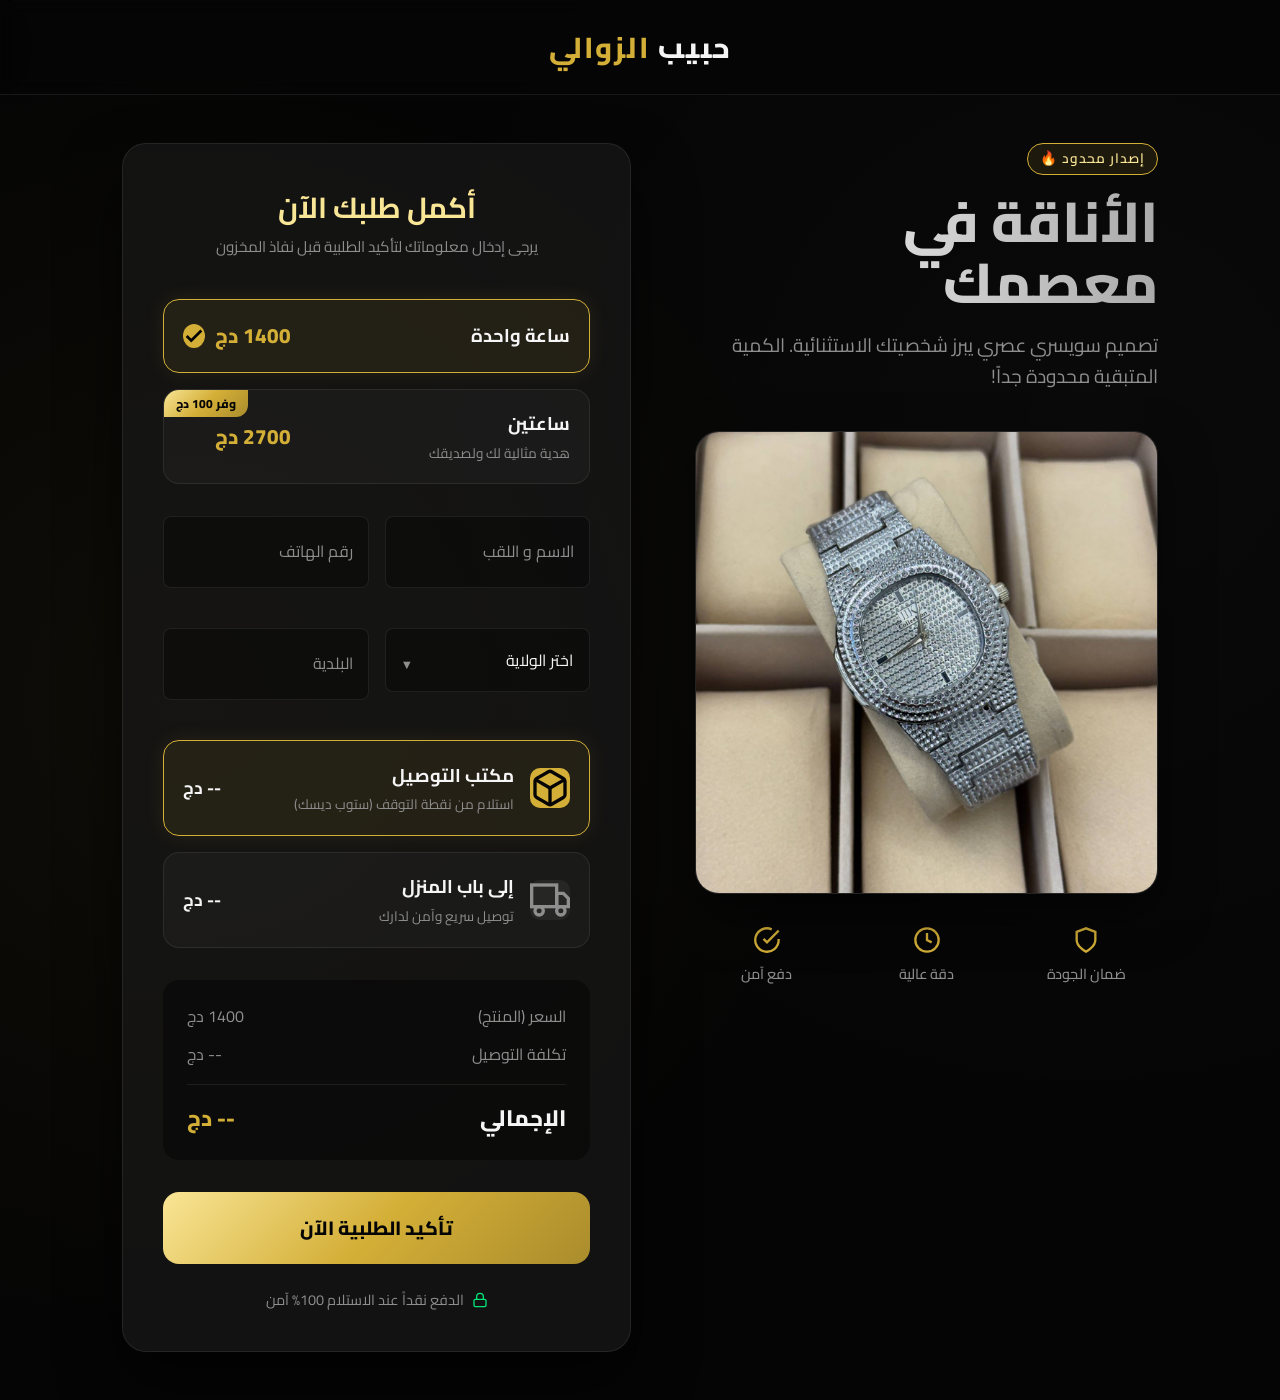
==== index.html @ 6682b5da "new commit" ====
<!DOCTYPE html>
<html lang="ar" dir="rtl">
<head>
    <meta charset="UTF-8">
    <meta name="viewport" content="width=device-width, initial-scale=1.0">
    <title>الساعة الفاخرة | حصرياً</title>
    <meta name="description" content="أشري الساعة تاعنا. جودة عالية وتصميم عصري. التوصيل متوفر لـ 58 ولاية.">
    <link rel="preconnect" href="https://fonts.googleapis.com">
    <link rel="preconnect" href="https://fonts.gstatic.com" crossorigin>
    <link href="https://fonts.googleapis.com/css2?family=Cairo:wght@300;400;500;600;700;800&display=swap" rel="stylesheet">
    <link rel="stylesheet" href="style.css">
</head>
<body>
    <div class="notification" id="notification"></div>
    
    <div class="brand-header">
        <div class="logo">حبيب <span>الزوالي</span></div>
    </div>

    <div class="container fade-in">
        <!-- Hero Section / Product Presentation -->
        <header class="product-hero">
            <div class="hero-text">
                <span class="badge-premium">إصدار محدود 🔥</span>
                <h1 class="main-title">الأناقة في معصمك</h1>
                <p class="subtitle">تصميم سويسري عصري يبرز شخصيتك الاستثنائية. الكمية المتبقية محدودة جداً!</p>
            </div>
            
            <div class="image-gallery">
                <div class="main-image-container glow-effect">
                    <img src="photo_5936053744548122362_y.jpg" alt="ساعة فخمة" id="main-image">
                </div>
            </div>
            
            <div class="features-grid">
                <div class="feature">
                    <svg viewBox="0 0 24 24" fill="none" stroke="currentColor" stroke-width="2"><path d="M12 22s8-4 8-10V5l-8-3-8 3v7c0 6 8 10 8 10z"/></svg>
                    <span>ضمان الجودة</span>
                </div>
                <div class="feature">
                    <svg viewBox="0 0 24 24" fill="none" stroke="currentColor" stroke-width="2"><circle cx="12" cy="12" r="10"/><path d="M12 6v6l4 2"/></svg>
                    <span>دقة عالية</span>
                </div>
                <div class="feature">
                    <svg viewBox="0 0 24 24" fill="none" stroke="currentColor" stroke-width="2"><path d="M22 11.08V12a10.04 10.04 0 1 1-5.93-9.14"/><path d="M22 4L12 14.01l-3-3"/></svg>
                    <span>دفع آمن</span>
                </div>
            </div>
        </header>

        <!-- Order Form Section -->
        <section class="order-section">
            <div class="glass-panel">
                <div class="panel-header">
                    <h2>أكمل طلبك الآن</h2>
                    <p>يرجى إدخال معلوماتك لتأكيد الطلبية قبل نفاذ المخزون</p>
                </div>

                <form id="orderForm">
                    
                    <!-- Package Selection -->
                    <div class="form-group">
                        <div class="package-options">
                            <label class="package-card selected" onclick="selectPackage(this, 1400)">
                                <input type="radio" name="package" value="1" checked class="hidden-radio">
                                <div class="pkg-content">
                                    <div class="pkg-info">
                                        <span class="pkg-title">ساعة واحدة</span>
                                    </div>
                                    <span class="pkg-price">1400 دج</span>
                                </div>
                                <div class="check-icon"><svg viewBox="0 0 24 24" fill="none" stroke="currentColor" stroke-width="3"><path d="M20 6L9 17l-5-5"/></svg></div>
                            </label>

                            <label class="package-card" onclick="selectPackage(this, 2700)">
                                <input type="radio" name="package" value="2" class="hidden-radio">
                                <span class="pkg-badge">وفر 100 دج</span>
                                <div class="pkg-content">
                                    <div class="pkg-info">
                                        <span class="pkg-title">ساعتين</span>
                                        <span class="pkg-desc">هدية مثالية لك ولصديقك</span>
                                    </div>
                                    <span class="pkg-price">2700 دج</span>
                                </div>
                                <div class="check-icon"><svg viewBox="0 0 24 24" fill="none" stroke="currentColor" stroke-width="3"><path d="M20 6L9 17l-5-5"/></svg></div>
                            </label>
                        </div>
                    </div>

                    <!-- Personal Information -->
                    <div class="form-group">
                        <div class="form-row">
                            <div class="input-container">
                                <input type="text" id="fullName" name="fullName" placeholder=" " required>
                                <label for="fullName" class="floating-label">الاسم و اللقب</label>
                            </div>
                            <div class="input-container">
                                <input type="tel" id="phone" name="phone" placeholder=" " required dir="ltr">
                                <label for="phone" class="floating-label" style="right: 16px; left: auto;">رقم الهاتف</label>
                            </div>
                        </div>
                    </div>

                    <!-- Address Information -->
                    <div class="form-group">
                        <div class="form-row">
                            <div class="input-container select-container">
                                <select id="willaya" name="willaya" required>
                                    <option value="" disabled selected>اختر الولاية</option>
                                    <!-- Populated by JS -->
                                </select>
                            </div>
                            <div class="input-container">
                                <input type="text" id="baladiya" name="baladiya" placeholder=" " required>
                                <label for="baladiya" class="floating-label">البلدية</label>
                            </div>
                        </div>
                    </div>

                    <!-- Delivery Method -->
                    <div class="form-group">
                        <div class="delivery-options" id="deliveryOptionsContainer">
                            <label class="delivery-card selected" onclick="selectDeliveryMethod(this, 'Stopdesk')">
                                <input type="radio" name="delivery" value="Stopdesk" checked class="hidden-radio">
                                <div class="delivery-icon">
                                    <svg viewBox="0 0 24 24" fill="none" stroke="currentColor" stroke-width="2"><path d="M21 16V8a2 2 0 0 0-1-1.73l-7-4a2 2 0 0 0-2 0l-7 4A2 2 0 0 0 3 8v8a2 2 0 0 0 1 1.73l7 4a2 2 0 0 0 2 0l7-4A2 2 0 0 0 21 16z"/><polyline points="3.27 6.96 12 12.01 20.73 6.96"/><line x1="12" y1="22.08" x2="12" y2="12"/></svg>
                                </div>
                                <div class="delivery-info">
                                    <span class="del-title">مكتب التوصيل</span>
                                    <span class="del-desc">استلام من نقطة التوقف (ستوب ديسك)</span>
                                </div>
                                <span class="del-price" id="stopdeskPriceDisplay">-- دج</span>
                            </label>
                            
                            <label class="delivery-card" onclick="selectDeliveryMethod(this, 'Domicile')">
                                <input type="radio" name="delivery" value="Domicile" class="hidden-radio">
                                <div class="delivery-icon">
                                    <svg viewBox="0 0 24 24" fill="none" stroke="currentColor" stroke-width="2"><rect x="1" y="3" width="15" height="13"/><polygon points="16 8 20 8 23 11 23 16 16 16 16 8"/><circle cx="5.5" cy="18.5" r="2.5"/><circle cx="18.5" cy="18.5" r="2.5"/></svg>
                                </div>
                                <div class="delivery-info">
                                    <span class="del-title">إلى باب المنزل</span>
                                    <span class="del-desc">توصيل سريع وآمن لدارك</span>
                                </div>
                                <span class="del-price" id="domicilePriceDisplay">-- دج</span>
                            </label>
                        </div>
                        <p id="deliveryNotAvailableMsg" class="hidden error-msg">عذراً، التوصيل غير متوفر لهذه الولاية.</p>
                    </div>

                    <!-- Summary & Submit -->
                    <div class="order-summary-box">
                        <div class="summary-row">
                            <span>السعر (المنتج)</span>
                            <span id="subtotalDisplay">1400 دج</span>
                        </div>
                        <div class="summary-row">
                            <span>تكلفة التوصيل</span>
                            <span id="deliveryDisplay">-- دج</span>
                        </div>
                        <div class="summary-divider"></div>
                        <div class="summary-row total-row">
                            <span>الإجمالي</span>
                            <span id="totalDisplay">-- دج</span>
                        </div>
                    </div>

                    <button type="submit" id="submitBtn" class="btn-premium">
                        <span class="btn-text">تأكيد الطلبية الآن</span>
                        <span class="btn-loader hidden"></span>
                    </button>

                    <div class="secure-footer">
                        <svg viewBox="0 0 24 24" width="16" height="16" fill="none" stroke="currentColor" stroke-width="2"><rect x="3" y="11" width="18" height="11" rx="2" ry="2"/><path d="M7 11V7a5 5 0 0 1 10 0v4"/></svg>
                        <span>الدفع نقداً عند الاستلام 100% آمن</span>
                    </div>
                </form>
            </div>
        </section>
    </div>

    <!-- Sticky Button for Mobile -->
    <button id="stickyBuyBtn" class="btn-premium sticky-buy-btn" onclick="scrollToForm()">
        <span class="btn-text">أشري درك</span>
    </button>

    <script src="script.js"></script>
</body>
</html>
---- style.css ----
:root {
    --bg-dark: #050505;
    --bg-surface: #111111;
    --bg-card: rgba(25, 25, 25, 0.7);
    --gold-primary: #D4AF37;
    --gold-light: #F9E596;
    --gold-dark: #AA8C2C;
    --gold-gradient: linear-gradient(135deg, var(--gold-light), var(--gold-primary), var(--gold-dark));
    
    --text-main: #F5F5F5;
    --text-muted: #8E8E8E;
    
    --border-color: rgba(212, 175, 55, 0.2);
    --border-color-light: rgba(255, 255, 255, 0.08);
    
    --error: #FF4C4C;
    --success: #00E676;
    
    --radius-lg: 24px;
    --radius-md: 16px;
    --radius-sm: 8px;
    
    --transition: all 0.3s cubic-bezier(0.25, 0.8, 0.25, 1);
}

* {
    box-sizing: border-box;
    margin: 0;
    padding: 0;
    font-family: 'Cairo', sans-serif;
}

body {
    background-color: var(--bg-dark);
    color: var(--text-main);
    line-height: 1.6;
    min-height: 100vh;
    display: flex;
    flex-direction: column;
    align-items: center;
    background-image: 
        radial-gradient(circle at 15% 50%, rgba(212, 175, 55, 0.05) 0%, transparent 50%),
        radial-gradient(circle at 85% 30%, rgba(255, 255, 255, 0.02) 0%, transparent 50%);
    overflow-x: hidden;
}

/* Animations */
@keyframes fadeIn {
    from { opacity: 0; transform: translateY(20px); }
    to { opacity: 1; transform: translateY(0); }
}

@keyframes pulseGlow {
    0% { box-shadow: 0 0 0 0 rgba(212, 175, 55, 0.4); }
    70% { box-shadow: 0 0 0 15px rgba(212, 175, 55, 0); }
    100% { box-shadow: 0 0 0 0 rgba(212, 175, 55, 0); }
}

.fade-in {
    animation: fadeIn 0.8s ease-out forwards;
}

/* Brand Header */
.brand-header {
    width: 100%;
    padding: 1.5rem 0;
    text-align: center;
    border-bottom: 1px solid var(--border-color-light);
    background: rgba(5, 5, 5, 0.8);
    backdrop-filter: blur(10px);
    position: sticky;
    top: 0;
    z-index: 100;
}

.logo {
    font-size: 1.8rem;
    font-weight: 800;
    letter-spacing: 2px;
    color: var(--text-main);
}

.logo span {
    color: var(--gold-primary);
}

/* Main Layout */
.container {
    max-width: 1100px;
    width: 100%;
    padding: 3rem 2rem;
    display: grid;
    grid-template-columns: 1fr 1.1fr;
    gap: 4rem;
    align-items: flex-start;
}

@media (max-width: 900px) {
    .container {
        grid-template-columns: 1fr;
        padding: 2rem 1rem;
        gap: 3rem;
    }
}

/* Typography */
.badge-premium {
    display: inline-block;
    padding: 4px 12px;
    background: rgba(212, 175, 55, 0.1);
    border: 1px solid var(--gold-primary);
    color: var(--gold-light);
    border-radius: 20px;
    font-size: 0.85rem;
    font-weight: 600;
    margin-bottom: 1rem;
    letter-spacing: 1px;
}

.main-title {
    font-size: 3.5rem;
    font-weight: 800;
    line-height: 1.1;
    margin-bottom: 1rem;
    background: linear-gradient(to right, #FFF, #AAA);
    -webkit-background-clip: text;
    -webkit-text-fill-color: transparent;
}

.subtitle {
    color: var(--text-muted);
    font-size: 1.2rem;
    margin-bottom: 2.5rem;
    font-weight: 400;
}

@media (max-width: 600px) {
    .main-title { font-size: 2.5rem; }
}

/* Hero Image & Features */
.product-hero {
    /* Removed sticky positioning */
}

.main-image-container {
    width: 100%;
    border-radius: var(--radius-lg);
    overflow: hidden;
    background: var(--bg-surface);
    border: 1px solid var(--border-color-light);
    aspect-ratio: 1/1;
    display: flex;
    align-items: center;
    justify-content: center;
    position: relative;
    box-shadow: 0 20px 50px rgba(0,0,0,0.5);
}

.glow-effect::before {
    content: '';
    position: absolute;
    top: -2px; left: -2px; right: -2px; bottom: -2px;
    background: var(--gold-gradient);
    z-index: -1;
    border-radius: calc(var(--radius-lg) + 2px);
    opacity: 0.3;
    filter: blur(15px);
}

#main-image {
    width: 100%;
    height: 100%;
    object-fit: cover;
    transition: transform 0.5s ease;
}

#main-image:hover {
    transform: scale(1.05);
}

.features-grid {
    display: grid;
    grid-template-columns: repeat(3, 1fr);
    gap: 1rem;
    margin-top: 2rem;
}

.feature {
    display: flex;
    flex-direction: column;
    align-items: center;
    text-align: center;
    gap: 8px;
    color: var(--text-muted);
    font-size: 0.9rem;
    font-weight: 500;
}

.feature svg {
    width: 28px;
    height: 28px;
    color: var(--gold-primary);
}

/* Form Panel */
.glass-panel {
    background: var(--bg-card);
    backdrop-filter: blur(20px);
    -webkit-backdrop-filter: blur(20px);
    border: 1px solid var(--border-color-light);
    border-radius: var(--radius-lg);
    padding: 2.5rem;
    box-shadow: 0 30px 60px rgba(0, 0, 0, 0.6);
}

@media (max-width: 600px) {
    .glass-panel { padding: 1.5rem; }
}

.panel-header {
    margin-bottom: 2.5rem;
    text-align: center;
}

.panel-header h2 {
    font-size: 1.8rem;
    font-weight: 700;
    color: var(--gold-light);
    margin-bottom: 0.3rem;
}

.panel-header p {
    color: var(--text-muted);
    font-size: 0.95rem;
}

.section-label {
    display: block;
    font-size: 1.1rem;
    font-weight: 600;
    margin-bottom: 1rem;
    color: var(--text-main);
    border-bottom: 1px solid var(--border-color-light);
    padding-bottom: 0.5rem;
}

.form-group {
    margin-bottom: 2rem;
}

/* Cards (Package & Delivery) */
.package-options, .delivery-options {
    display: flex;
    flex-direction: column;
    gap: 1rem;
}

.package-card, .delivery-card {
    display: flex;
    align-items: center;
    padding: 1.2rem;
    background: rgba(255, 255, 255, 0.03);
    border: 1px solid var(--border-color-light);
    border-radius: var(--radius-md);
    cursor: pointer;
    transition: var(--transition);
    position: relative;
    overflow: hidden;
}

.package-card:hover, .delivery-card:hover {
    background: rgba(255, 255, 255, 0.06);
    border-color: rgba(255, 255, 255, 0.2);
}

.package-card.selected, .delivery-card.selected {
    background: rgba(212, 175, 55, 0.08);
    border-color: var(--gold-primary);
    box-shadow: 0 0 20px rgba(212, 175, 55, 0.1);
}

.hidden-radio {
    display: none;
}

.pkg-content {
    display: flex;
    justify-content: space-between;
    align-items: center;
    width: 100%;
    margin-left: 10px;
}

.pkg-info, .delivery-info {
    display: flex;
    flex-direction: column;
    gap: 4px;
}

.pkg-title, .del-title {
    font-weight: 700;
    font-size: 1.15rem;
}

.pkg-desc, .del-desc {
    font-size: 0.85rem;
    color: var(--text-muted);
}

.pkg-price {
    font-weight: 800;
    color: var(--gold-primary);
    font-size: 1.3rem;
}

.del-price {
    font-weight: 700;
    color: var(--text-main);
    margin-right: auto;
    font-size: 1.1rem;
}

.check-icon {
    width: 24px;
    height: 24px;
    border-radius: 50%;
    background: var(--gold-primary);
    color: var(--bg-dark);
    display: flex;
    align-items: center;
    justify-content: center;
    opacity: 0;
    transform: scale(0);
    transition: var(--transition);
}

.package-card.selected .check-icon {
    opacity: 1;
    transform: scale(1);
}

.delivery-icon {
    width: 40px;
    height: 40px;
    border-radius: 10px;
    background: rgba(255, 255, 255, 0.05);
    display: flex;
    align-items: center;
    justify-content: center;
    margin-left: 1rem;
    color: var(--text-muted);
    transition: var(--transition);
}

.delivery-card.selected .delivery-icon {
    background: var(--gold-primary);
    color: var(--bg-dark);
}

.pkg-badge {
    position: absolute;
    top: 0;
    left: 0;
    background: var(--gold-gradient);
    color: var(--bg-dark);
    font-size: 0.75rem;
    font-weight: 800;
    padding: 4px 12px;
    border-bottom-right-radius: 12px;
}

/* Floating Label Inputs */
.form-row {
    display: flex;
    gap: 1rem;
}

@media (max-width: 500px) {
    .form-row { flex-direction: column; }
}

.input-container {
    position: relative;
    flex: 1;
    margin-bottom: 0.5rem;
}

.input-container input, .input-container select {
    width: 100%;
    padding: 16px;
    padding-top: 24px;
    background: rgba(0, 0, 0, 0.3);
    border: 1px solid var(--border-color-light);
    border-radius: var(--radius-sm);
    color: var(--text-main);
    font-size: 1rem;
    transition: var(--transition);
    outline: none;
    appearance: none;
}

.input-container select {
    padding-top: 16px;
}

.input-container input:focus, .input-container select:focus {
    border-color: var(--gold-primary);
    background: rgba(0, 0, 0, 0.5);
    box-shadow: inset 0 0 0 1px var(--gold-primary);
}

.floating-label {
    position: absolute;
    right: 16px;
    top: 50%;
    transform: translateY(-50%);
    color: var(--text-muted);
    pointer-events: none;
    transition: var(--transition);
    font-size: 1rem;
}

/* When input is focused or has value */
.input-container input:focus ~ .floating-label,
.input-container input:not(:placeholder-shown) ~ .floating-label {
    top: 12px;
    font-size: 0.75rem;
    color: var(--gold-primary);
}

.select-container::after {
    content: '▼';
    position: absolute;
    left: 16px;
    top: 50%;
    transform: translateY(-50%);
    color: var(--text-muted);
    pointer-events: none;
    font-size: 0.8rem;
}

.input-container select option {
    background: var(--bg-surface);
    color: var(--text-main);
}

/* Summary Box */
.order-summary-box {
    background: rgba(0, 0, 0, 0.4);
    padding: 1.5rem;
    border-radius: var(--radius-md);
    margin-bottom: 2rem;
}

.summary-row {
    display: flex;
    justify-content: space-between;
    margin-bottom: 0.8rem;
    color: var(--text-muted);
    font-size: 1rem;
}

.summary-divider {
    height: 1px;
    background: var(--border-color-light);
    margin: 1rem 0;
}

.total-row {
    margin-bottom: 0;
    color: var(--text-main);
    font-weight: 800;
    font-size: 1.4rem;
}

#totalDisplay {
    color: var(--gold-primary);
}

/* Premium Button */
.btn-premium {
    width: 100%;
    padding: 18px;
    background: var(--gold-gradient);
    color: var(--bg-dark);
    border: none;
    border-radius: var(--radius-md);
    font-size: 1.2rem;
    font-weight: 800;
    cursor: pointer;
    transition: var(--transition);
    display: flex;
    justify-content: center;
    align-items: center;
    gap: 10px;
    position: relative;
    overflow: hidden;
}

.btn-premium::after {
    content: '';
    position: absolute;
    top: 0; left: -100%; width: 50%; height: 100%;
    background: linear-gradient(to right, transparent, rgba(255,255,255,0.4), transparent);
    transform: skewX(-20deg);
    transition: 0.5s;
}

.btn-premium:hover::after {
    left: 150%;
}

.btn-premium:hover {
    transform: translateY(-3px);
    box-shadow: 0 10px 25px var(--border-color);
}

.btn-premium:active {
    transform: translateY(0);
}

.btn-premium:disabled {
    background: #333;
    color: #888;
    cursor: not-allowed;
    transform: none;
    box-shadow: none;
}

.btn-premium:disabled::after {
    display: none;
}

.secure-footer {
    display: flex;
    align-items: center;
    justify-content: center;
    gap: 8px;
    margin-top: 1.5rem;
    color: var(--text-muted);
    font-size: 0.9rem;
}

.secure-footer svg {
    color: var(--success);
}

/* Loader */
.btn-loader {
    width: 24px;
    height: 24px;
    border: 3px solid rgba(0,0,0,0.2);
    border-radius: 50%;
    border-top-color: var(--bg-dark);
    animation: spin 1s ease-in-out infinite;
}

@keyframes spin {
    to { transform: rotate(360deg); }
}

.hidden {
    display: none !important;
}

.error-msg {
    color: var(--error);
    margin-top: 10px;
    font-size: 0.95rem;
    font-weight: 600;
    text-align: center;
}

/* Notification System */
.notification {
    position: fixed;
    top: 20px;
    left: 20px;
    padding: 16px 24px;
    border-radius: var(--radius-sm);
    color: #111;
    font-weight: 700;
    transform: translateX(-150%);
    transition: transform 0.4s cubic-bezier(0.68, -0.55, 0.265, 1.55);
    z-index: 1000;
    box-shadow: 0 10px 30px rgba(0,0,0,0.5);
    display: flex;
    align-items: center;
    gap: 10px;
}

.notification.show {
    transform: translateX(0);
}

.notification.success {
    background: var(--success);
}

.notification.error {
    background: var(--error);
    color: white;
}

/* Sticky Buy Button */
.sticky-buy-btn {
    position: fixed;
    bottom: 20px;
    left: 20px;
    right: 20px;
    width: auto;
    z-index: 1000;
    box-shadow: 0 15px 30px rgba(0,0,0,0.8);
    display: none;
}

@media (max-width: 900px) {
    .sticky-buy-btn {
        display: flex;
    }
    body {
        padding-bottom: 90px;
    }
}
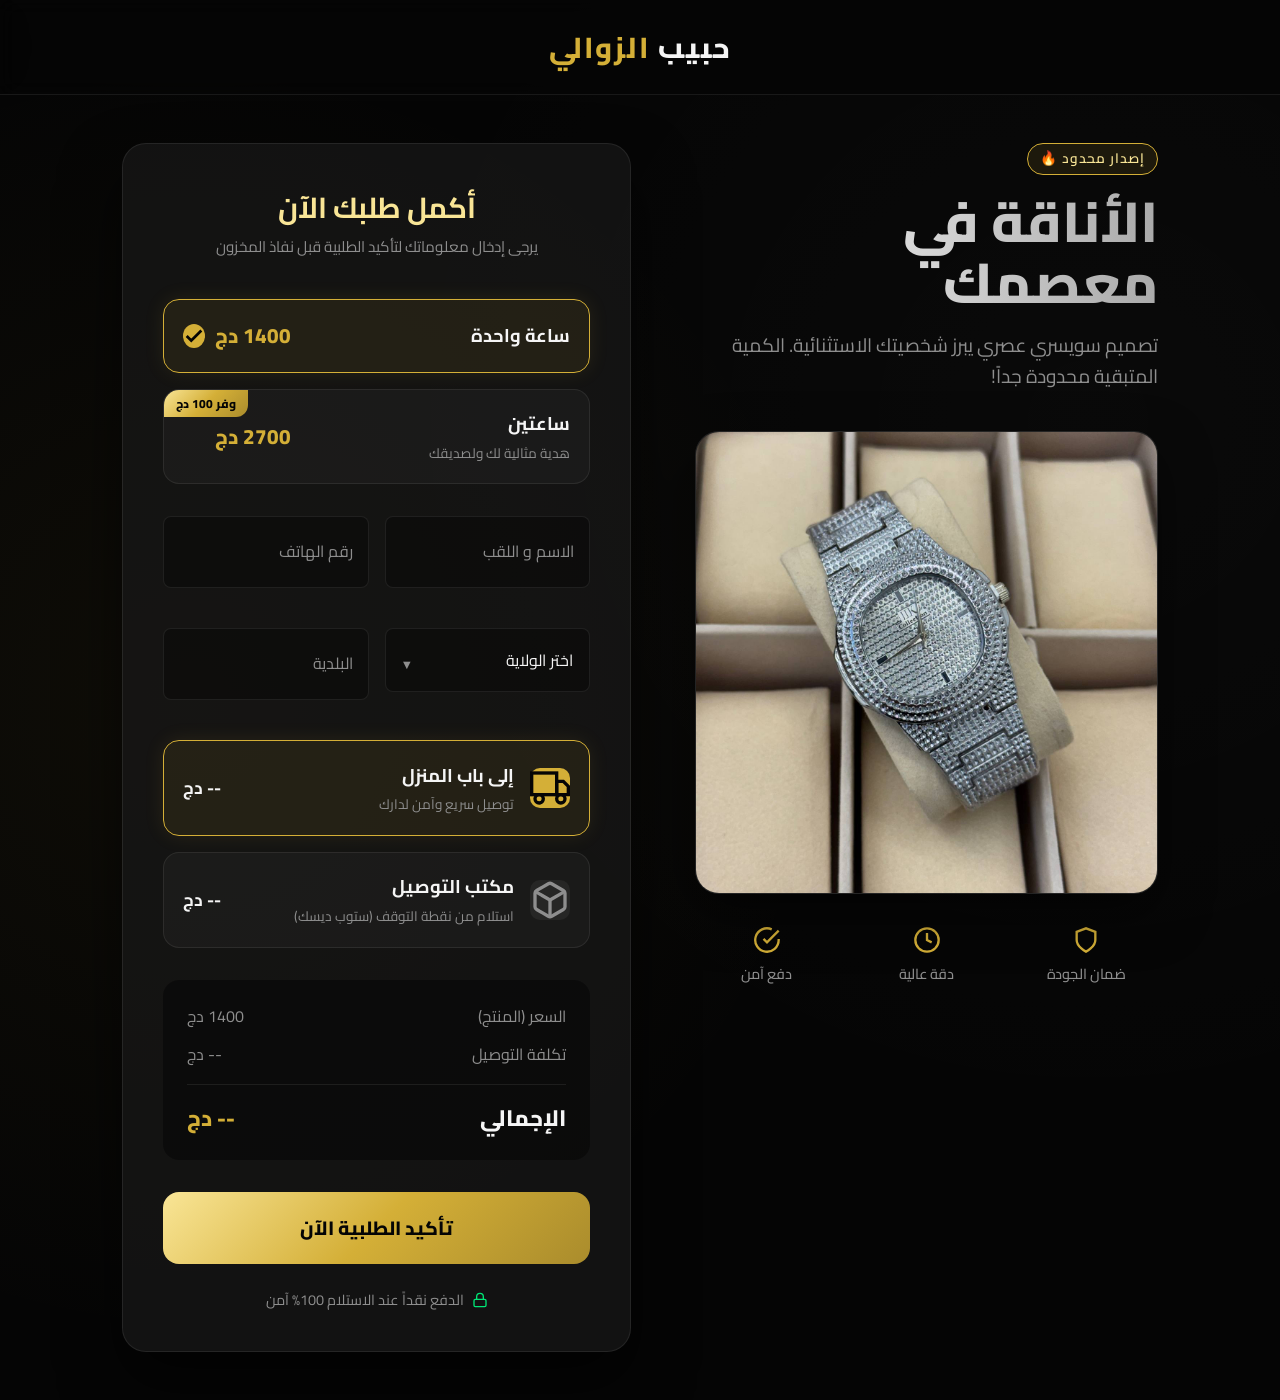
==== commit c54ccc97: "new commit" ====
--- a/index.html
+++ b/index.html
@@ -56,8 +56,10 @@
                     <p>يرجى إدخال معلوماتك لتأكيد الطلبية قبل نفاذ المخزون</p>
                 </div>
 
-                <form id="orderForm">
-                    
+                <form id="orderForm" name="طلبيات" netlify netlify-honeypot="bot-field" method="POST">
+                    <input type="hidden" name="form-name" value="طلبيات">
+                    <p class="hidden"><input name="bot-field"></p>
+
                     <!-- Package Selection -->
                     <div class="form-group">
                         <div class="package-options">
@@ -120,8 +122,20 @@
                     <!-- Delivery Method -->
                     <div class="form-group">
                         <div class="delivery-options" id="deliveryOptionsContainer">
-                            <label class="delivery-card selected" onclick="selectDeliveryMethod(this, 'Stopdesk')">
-                                <input type="radio" name="delivery" value="Stopdesk" checked class="hidden-radio">
+                            <label class="delivery-card selected" onclick="selectDeliveryMethod(this, 'Domicile')">
+                                <input type="radio" name="delivery" value="Domicile" checked class="hidden-radio">
+                                <div class="delivery-icon">
+                                    <svg viewBox="0 0 24 24" fill="none" stroke="currentColor" stroke-width="2"><rect x="1" y="3" width="15" height="13"/><polygon points="16 8 20 8 23 11 23 16 16 16 16 8"/><circle cx="5.5" cy="18.5" r="2.5"/><circle cx="18.5" cy="18.5" r="2.5"/></svg>
+                                </div>
+                                <div class="delivery-info">
+                                    <span class="del-title">إلى باب المنزل</span>
+                                    <span class="del-desc">توصيل سريع وآمن لدارك</span>
+                                </div>
+                                <span class="del-price" id="domicilePriceDisplay">-- دج</span>
+                            </label>
+                            
+                            <label class="delivery-card" onclick="selectDeliveryMethod(this, 'Stopdesk')">
+                                <input type="radio" name="delivery" value="Stopdesk" class="hidden-radio">
                                 <div class="delivery-icon">
                                     <svg viewBox="0 0 24 24" fill="none" stroke="currentColor" stroke-width="2"><path d="M21 16V8a2 2 0 0 0-1-1.73l-7-4a2 2 0 0 0-2 0l-7 4A2 2 0 0 0 3 8v8a2 2 0 0 0 1 1.73l7 4a2 2 0 0 0 2 0l7-4A2 2 0 0 0 21 16z"/><polyline points="3.27 6.96 12 12.01 20.73 6.96"/><line x1="12" y1="22.08" x2="12" y2="12"/></svg>
                                 </div>
@@ -130,18 +144,6 @@
                                     <span class="del-desc">استلام من نقطة التوقف (ستوب ديسك)</span>
                                 </div>
                                 <span class="del-price" id="stopdeskPriceDisplay">-- دج</span>
-                            </label>
-                            
-                            <label class="delivery-card" onclick="selectDeliveryMethod(this, 'Domicile')">
-                                <input type="radio" name="delivery" value="Domicile" class="hidden-radio">
-                                <div class="delivery-icon">
-                                    <svg viewBox="0 0 24 24" fill="none" stroke="currentColor" stroke-width="2"><rect x="1" y="3" width="15" height="13"/><polygon points="16 8 20 8 23 11 23 16 16 16 16 8"/><circle cx="5.5" cy="18.5" r="2.5"/><circle cx="18.5" cy="18.5" r="2.5"/></svg>
-                                </div>
-                                <div class="delivery-info">
-                                    <span class="del-title">إلى باب المنزل</span>
-                                    <span class="del-desc">توصيل سريع وآمن لدارك</span>
-                                </div>
-                                <span class="del-price" id="domicilePriceDisplay">-- دج</span>
                             </label>
                         </div>
                         <p id="deliveryNotAvailableMsg" class="hidden error-msg">عذراً، التوصيل غير متوفر لهذه الولاية.</p>
